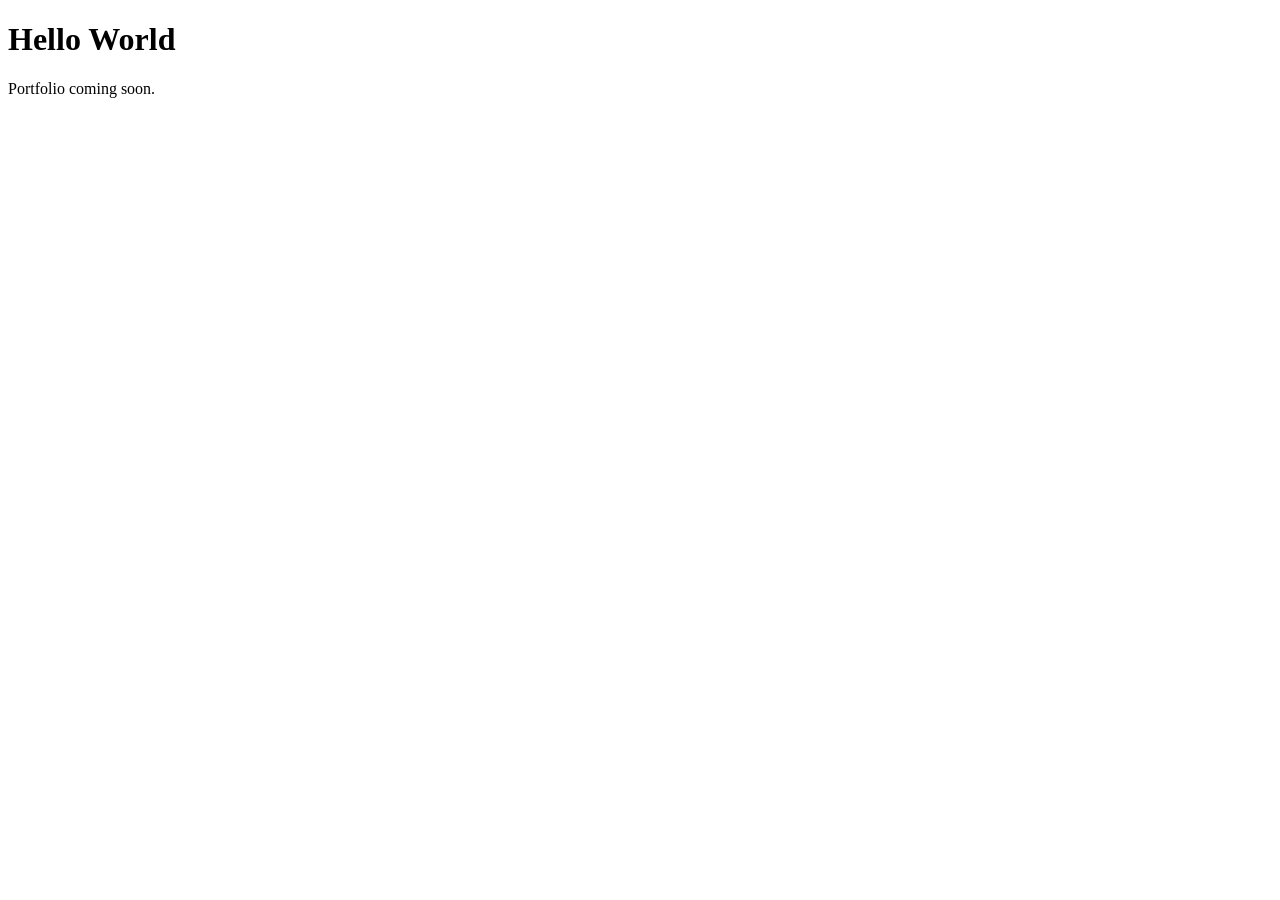
==== index.html @ b0c5ff25 "Initial portfolio page" ====
<!DOCTYPE html>
<html lang="en">
<head>
    <meta charset="UTF-8">
    <meta name="viewport" content="width=device-width, initial-scale=1.0">
    <title>System Engineering Portfolio</title>
</head>
<body>
    <h1>Hello World</h1>
    <p>Portfolio coming soon.</p>
</body>
</html>
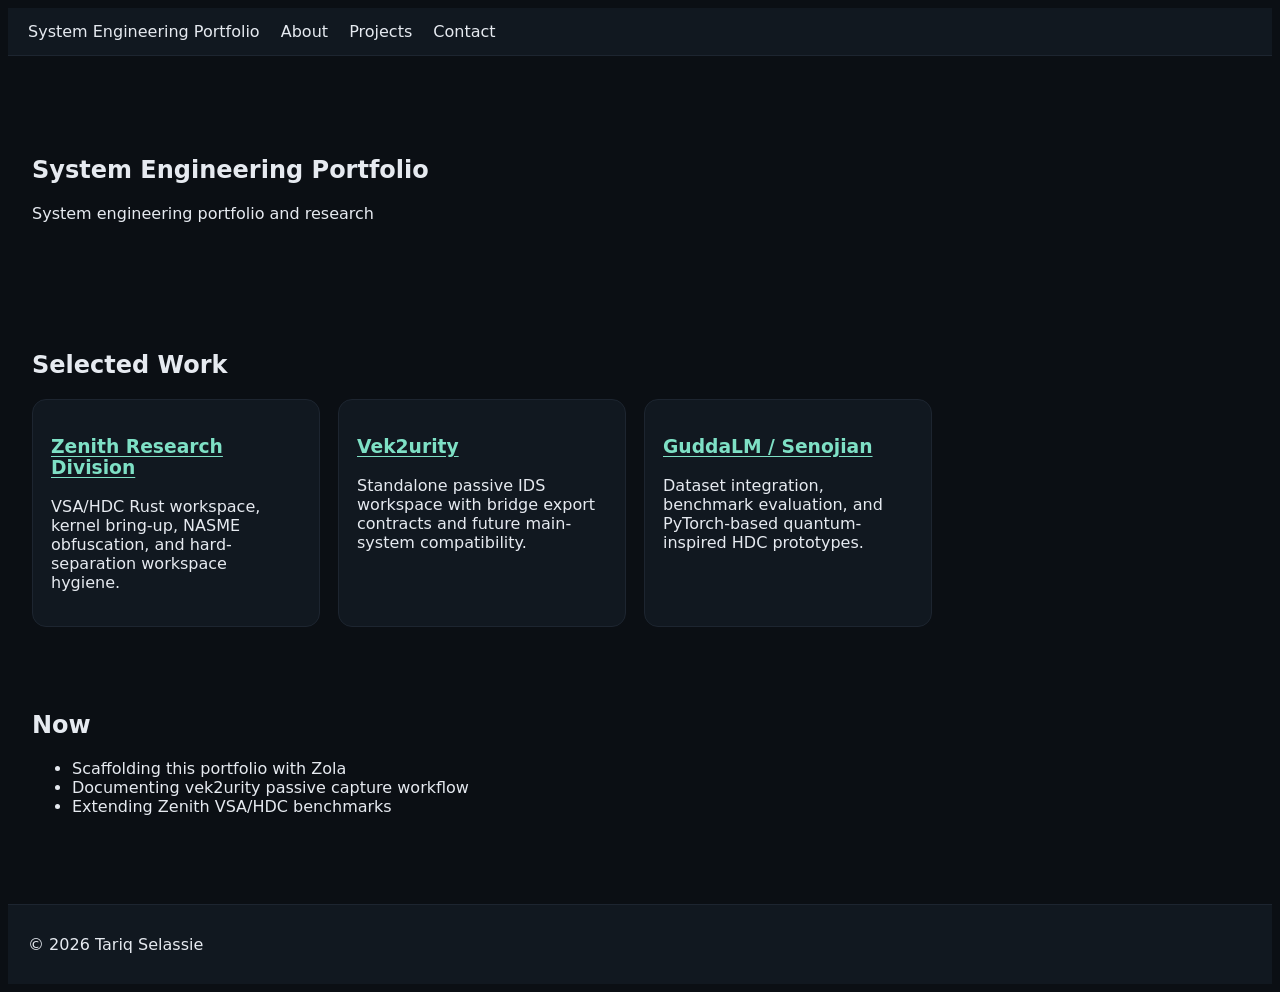
==== commit a5fa8a3f: "deploy: 99e8a5b17d0e3a758bd996b91d0dd693d3b2812f" ====
--- a/index.html
+++ b/index.html
@@ -4,9 +4,56 @@
     <meta charset="UTF-8">
     <meta name="viewport" content="width=device-width, initial-scale=1.0">
     <title>System Engineering Portfolio</title>
+    <link rel="stylesheet" href="https://tariqselassie-hub.github.io/main.css">
 </head>
 <body>
-    <h1>Hello World</h1>
-    <p>Portfolio coming soon.</p>
+    <header>
+        <nav>
+            <a href="https://tariqselassie-hub.github.io">System Engineering Portfolio</a>
+            <span>
+                <a href="https://tariqselassie-hub.github.io/about">About</a>
+                <a href="https://tariqselassie-hub.github.io/projects">Projects</a>
+                <a href="mailto:tariqselassie@gmail.com">Contact</a>
+            </span>
+        </nav>
+    </header>
+    <main>
+        
+<section class="hero">
+    <h1>System Engineering Portfolio</h1>
+    <p>System engineering portfolio and research</p>
+</section>
+
+<section class="section">
+    <h2>Selected Work</h2>
+    <div class="grid">
+        <article class="card">
+            <h3><a href="https://tariqselassie-hub.github.io/projects#zenith">Zenith Research Division</a></h3>
+            <p>VSA/HDC Rust workspace, kernel bring-up, NASME obfuscation, and hard-separation workspace hygiene.</p>
+        </article>
+        <article class="card">
+            <h3><a href="https://tariqselassie-hub.github.io/projects#vek2urity">Vek2urity</a></h3>
+            <p>Standalone passive IDS workspace with bridge export contracts and future main-system compatibility.</p>
+        </article>
+        <article class="card">
+            <h3><a href="https://tariqselassie-hub.github.io/projects#guddalm">GuddaLM / Senojian</a></h3>
+            <p>Dataset integration, benchmark evaluation, and PyTorch-based quantum-inspired HDC prototypes.</p>
+        </article>
+    </div>
+</section>
+
+<section class="section">
+    <h2>Now</h2>
+    <ul>
+        <li>Scaffolding this portfolio with Zola</li>
+        <li>Documenting vek2urity passive capture workflow</li>
+        <li>Extending Zenith VSA/HDC benchmarks</li>
+    </ul>
+</section>
+
+    </main>
+    <footer>
+        <p>&copy; 2026 Tariq Selassie</p>
+    </footer>
 </body>
 </html>
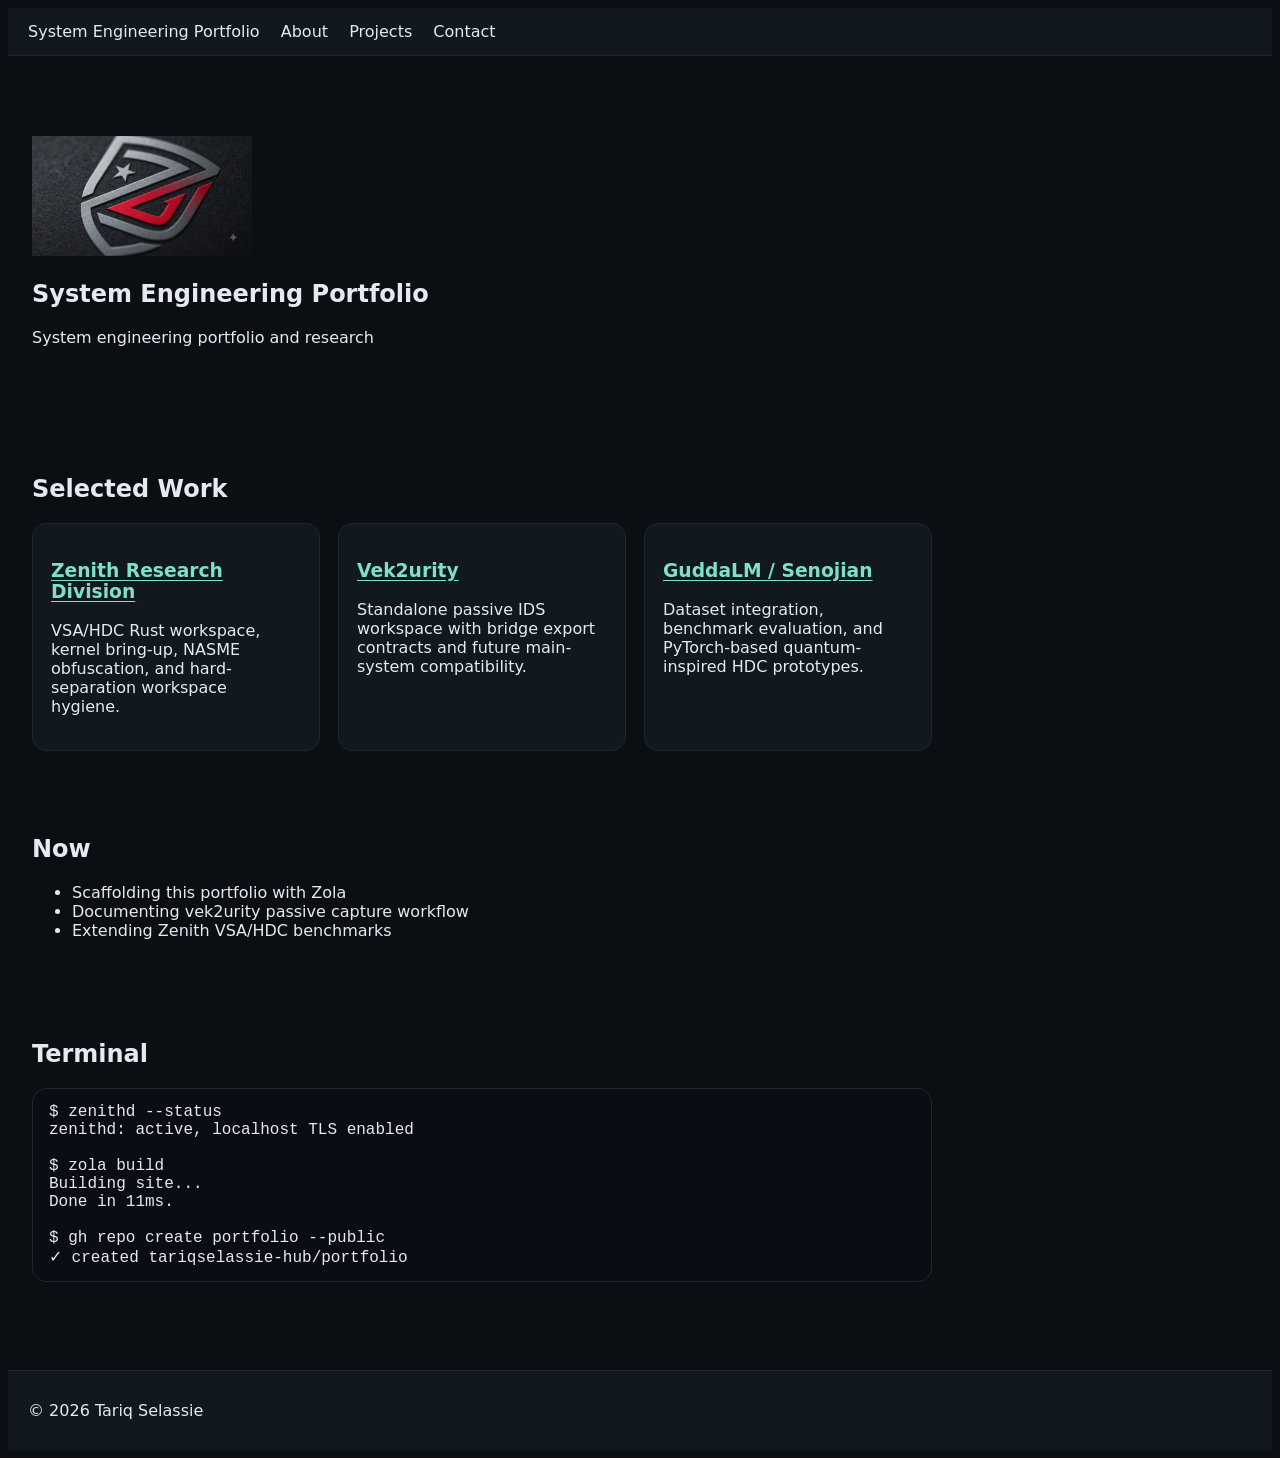
==== commit 5e81c2a2: "deploy: 48a3ae7d8a54189f67176f79e760f52a6debe66b" ====
--- a/index.html
+++ b/index.html
@@ -20,6 +20,7 @@
     <main>
         
 <section class="hero">
+    <img src="https://tariqselassie-hub.github.io/zenith_logo_3.png" alt="Zenith logo" class="logo">
     <h1>System Engineering Portfolio</h1>
     <p>System engineering portfolio and research</p>
 </section>
@@ -51,6 +52,19 @@
     </ul>
 </section>
 
+<section class="section">
+    <h2>Terminal</h2>
+    <pre class="terminal">$ zenithd --status
+zenithd: active, localhost TLS enabled
+
+$ zola build
+Building site...
+Done in 11ms.
+
+$ gh repo create portfolio --public
+✓ created tariqselassie-hub/portfolio</pre>
+</section>
+
     </main>
     <footer>
         <p>&copy; 2026 Tariq Selassie</p>
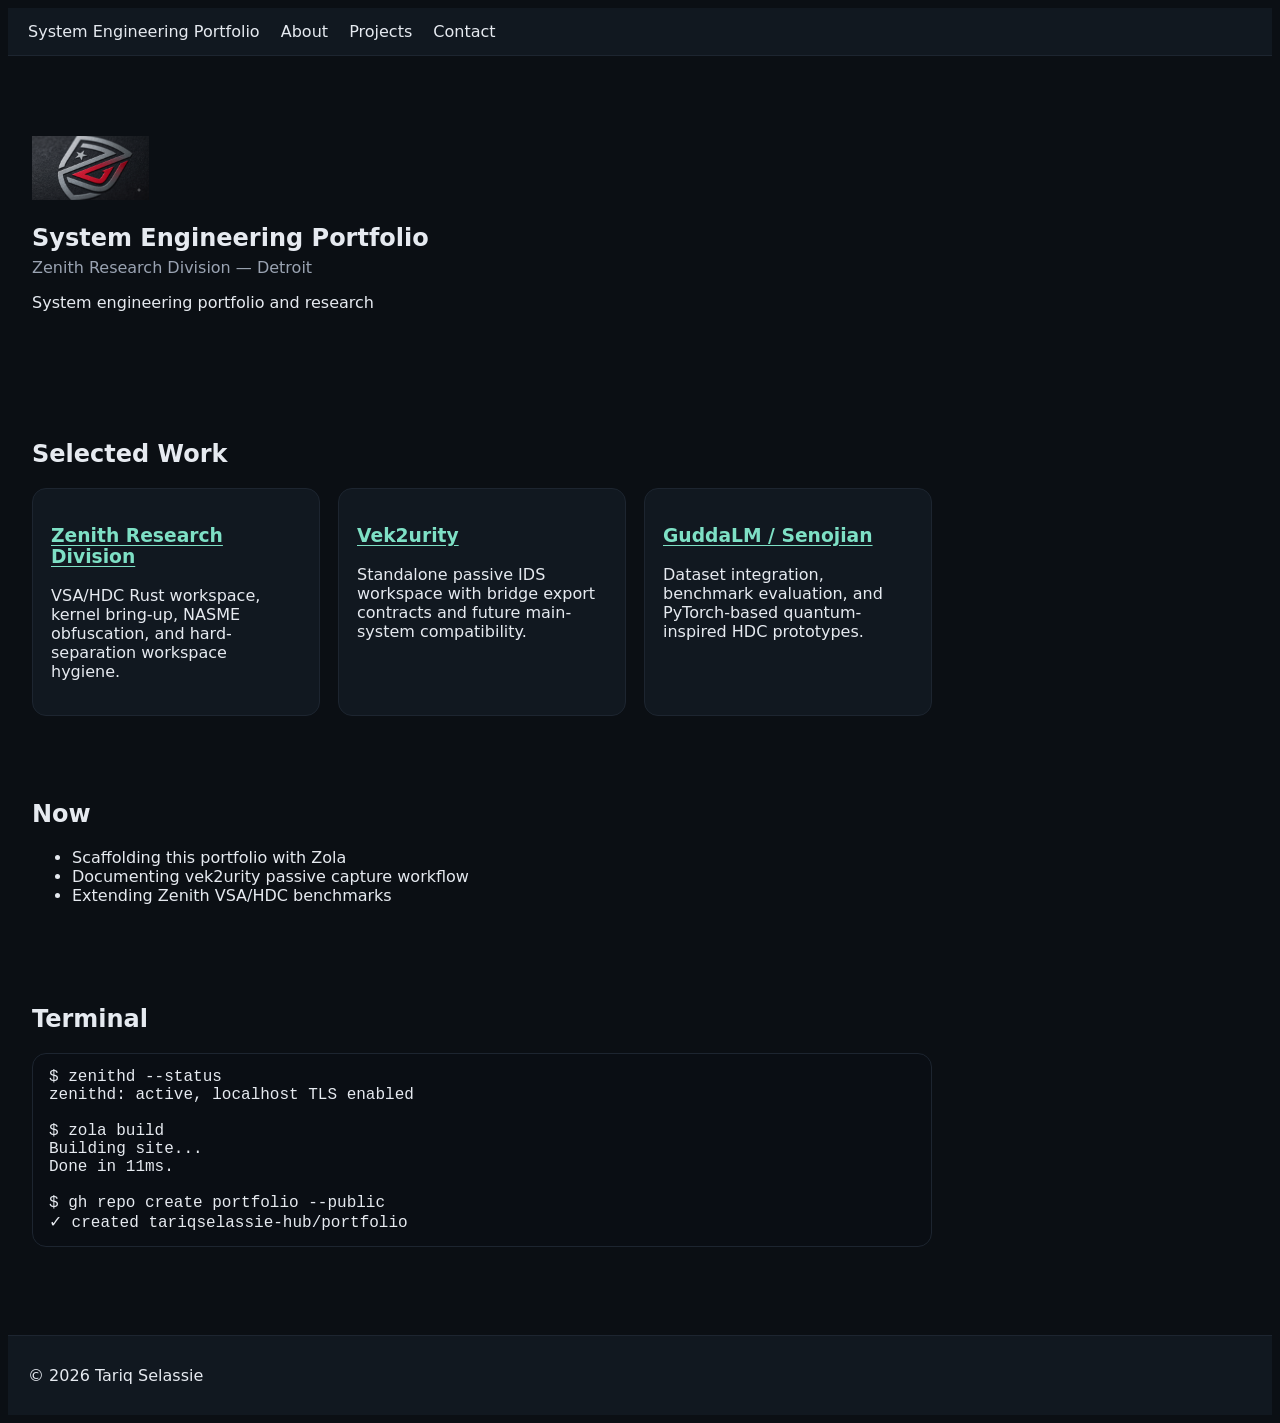
==== commit d350cdb9: "deploy: ca596002710858eb8a92f9efc65f3c3be8c23ab7" ====
--- a/index.html
+++ b/index.html
@@ -22,6 +22,7 @@
 <section class="hero">
     <img src="https://tariqselassie-hub.github.io/zenith_logo_3.png" alt="Zenith logo" class="logo">
     <h1>System Engineering Portfolio</h1>
+    <p class="subtitle">Zenith Research Division &mdash; Detroit</p>
     <p>System engineering portfolio and research</p>
 </section>
 
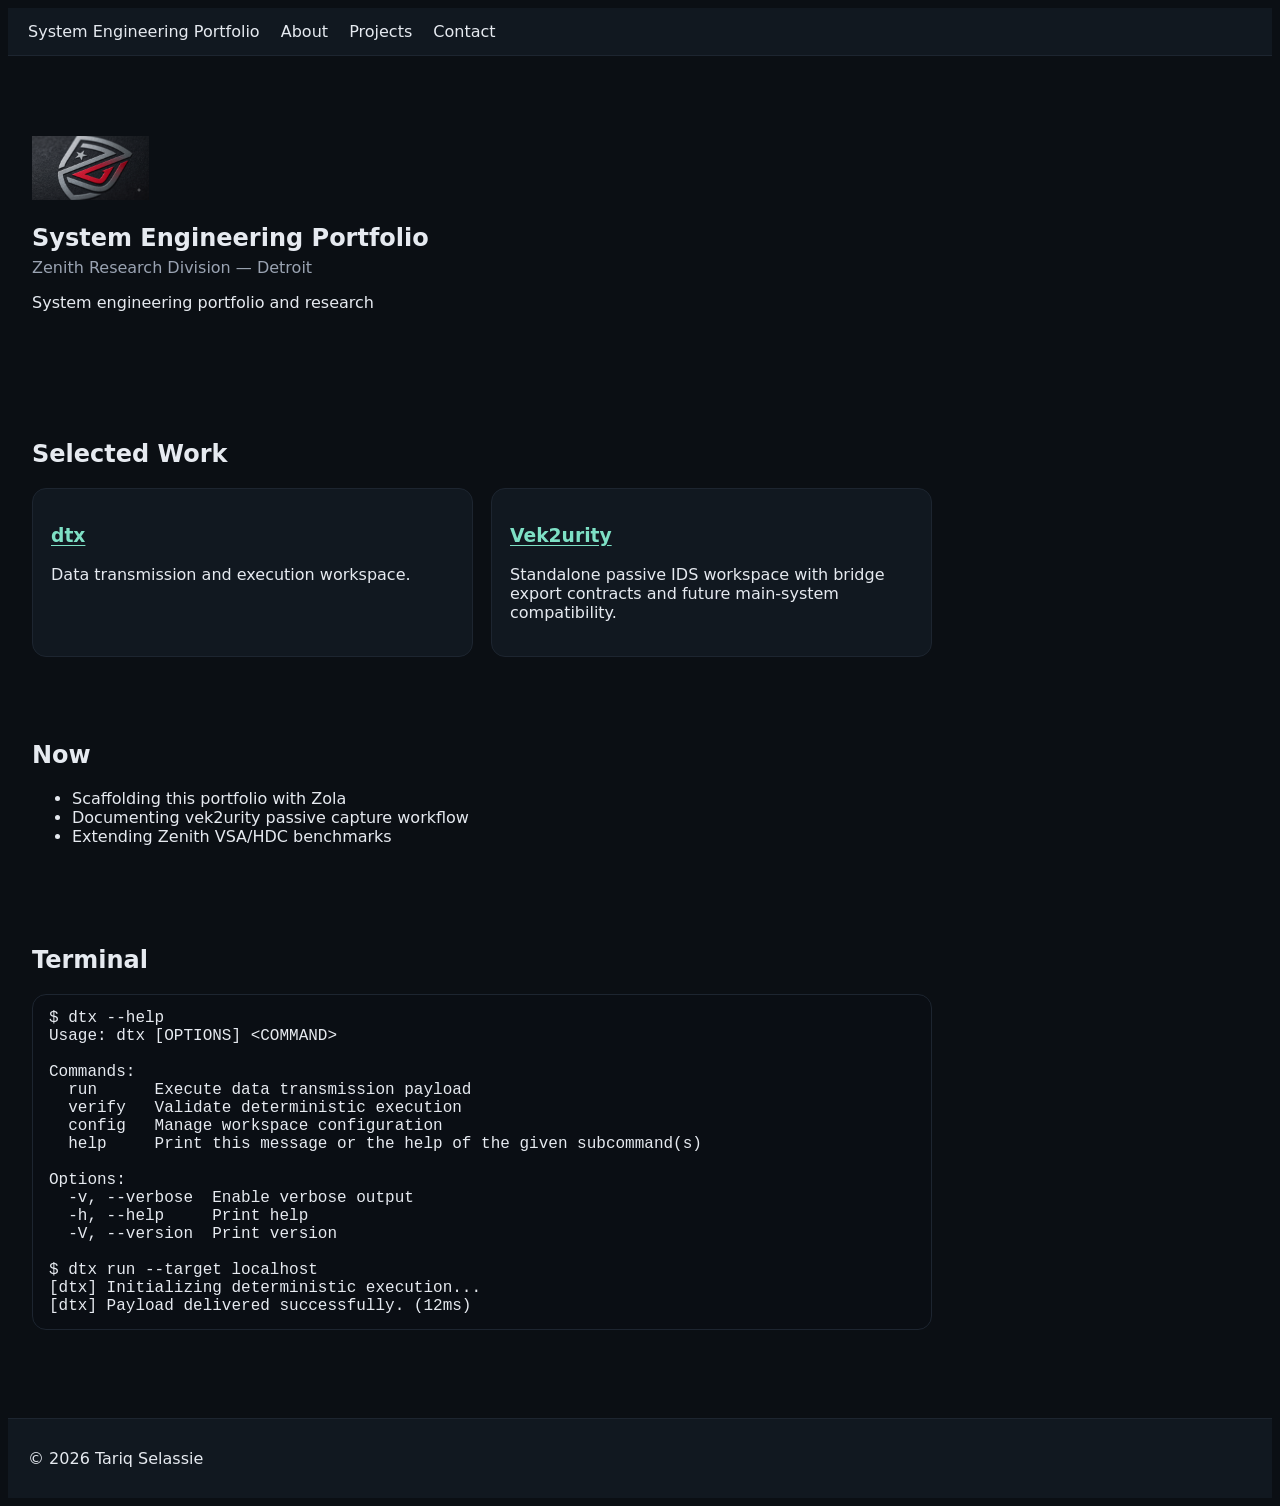
==== commit dd33b8e0: "deploy: dfef4fc264fa48f72d650cf0b5deb8aa6a623dee" ====
--- a/index.html
+++ b/index.html
@@ -13,7 +13,7 @@
             <span>
                 <a href="https://tariqselassie-hub.github.io/about">About</a>
                 <a href="https://tariqselassie-hub.github.io/projects">Projects</a>
-                <a href="mailto:tariqselassie@gmail.com">Contact</a>
+                <a href="mailto:tariqselassie-hub@users.noreply.github.com">Contact</a>
             </span>
         </nav>
     </header>
@@ -30,16 +30,12 @@
     <h2>Selected Work</h2>
     <div class="grid">
         <article class="card">
-            <h3><a href="https://tariqselassie-hub.github.io/projects#zenith">Zenith Research Division</a></h3>
-            <p>VSA/HDC Rust workspace, kernel bring-up, NASME obfuscation, and hard-separation workspace hygiene.</p>
+            <h3><a href="https://tariqselassie-hub.github.io/projects#dtx">dtx</a></h3>
+            <p>Data transmission and execution workspace.</p>
         </article>
         <article class="card">
             <h3><a href="https://tariqselassie-hub.github.io/projects#vek2urity">Vek2urity</a></h3>
             <p>Standalone passive IDS workspace with bridge export contracts and future main-system compatibility.</p>
-        </article>
-        <article class="card">
-            <h3><a href="https://tariqselassie-hub.github.io/projects#guddalm">GuddaLM / Senojian</a></h3>
-            <p>Dataset integration, benchmark evaluation, and PyTorch-based quantum-inspired HDC prototypes.</p>
         </article>
     </div>
 </section>
@@ -55,15 +51,23 @@
 
 <section class="section">
     <h2>Terminal</h2>
-    <pre class="terminal">$ zenithd --status
-zenithd: active, localhost TLS enabled
+    <pre class="terminal">$ dtx --help
+Usage: dtx [OPTIONS] &lt;COMMAND&gt;
 
-$ zola build
-Building site...
-Done in 11ms.
+Commands:
+  run      Execute data transmission payload
+  verify   Validate deterministic execution
+  config   Manage workspace configuration
+  help     Print this message or the help of the given subcommand(s)
 
-$ gh repo create portfolio --public
-✓ created tariqselassie-hub/portfolio</pre>
+Options:
+  -v, --verbose  Enable verbose output
+  -h, --help     Print help
+  -V, --version  Print version
+
+$ dtx run --target localhost
+[dtx] Initializing deterministic execution...
+[dtx] Payload delivered successfully. (12ms)</pre>
 </section>
 
     </main>
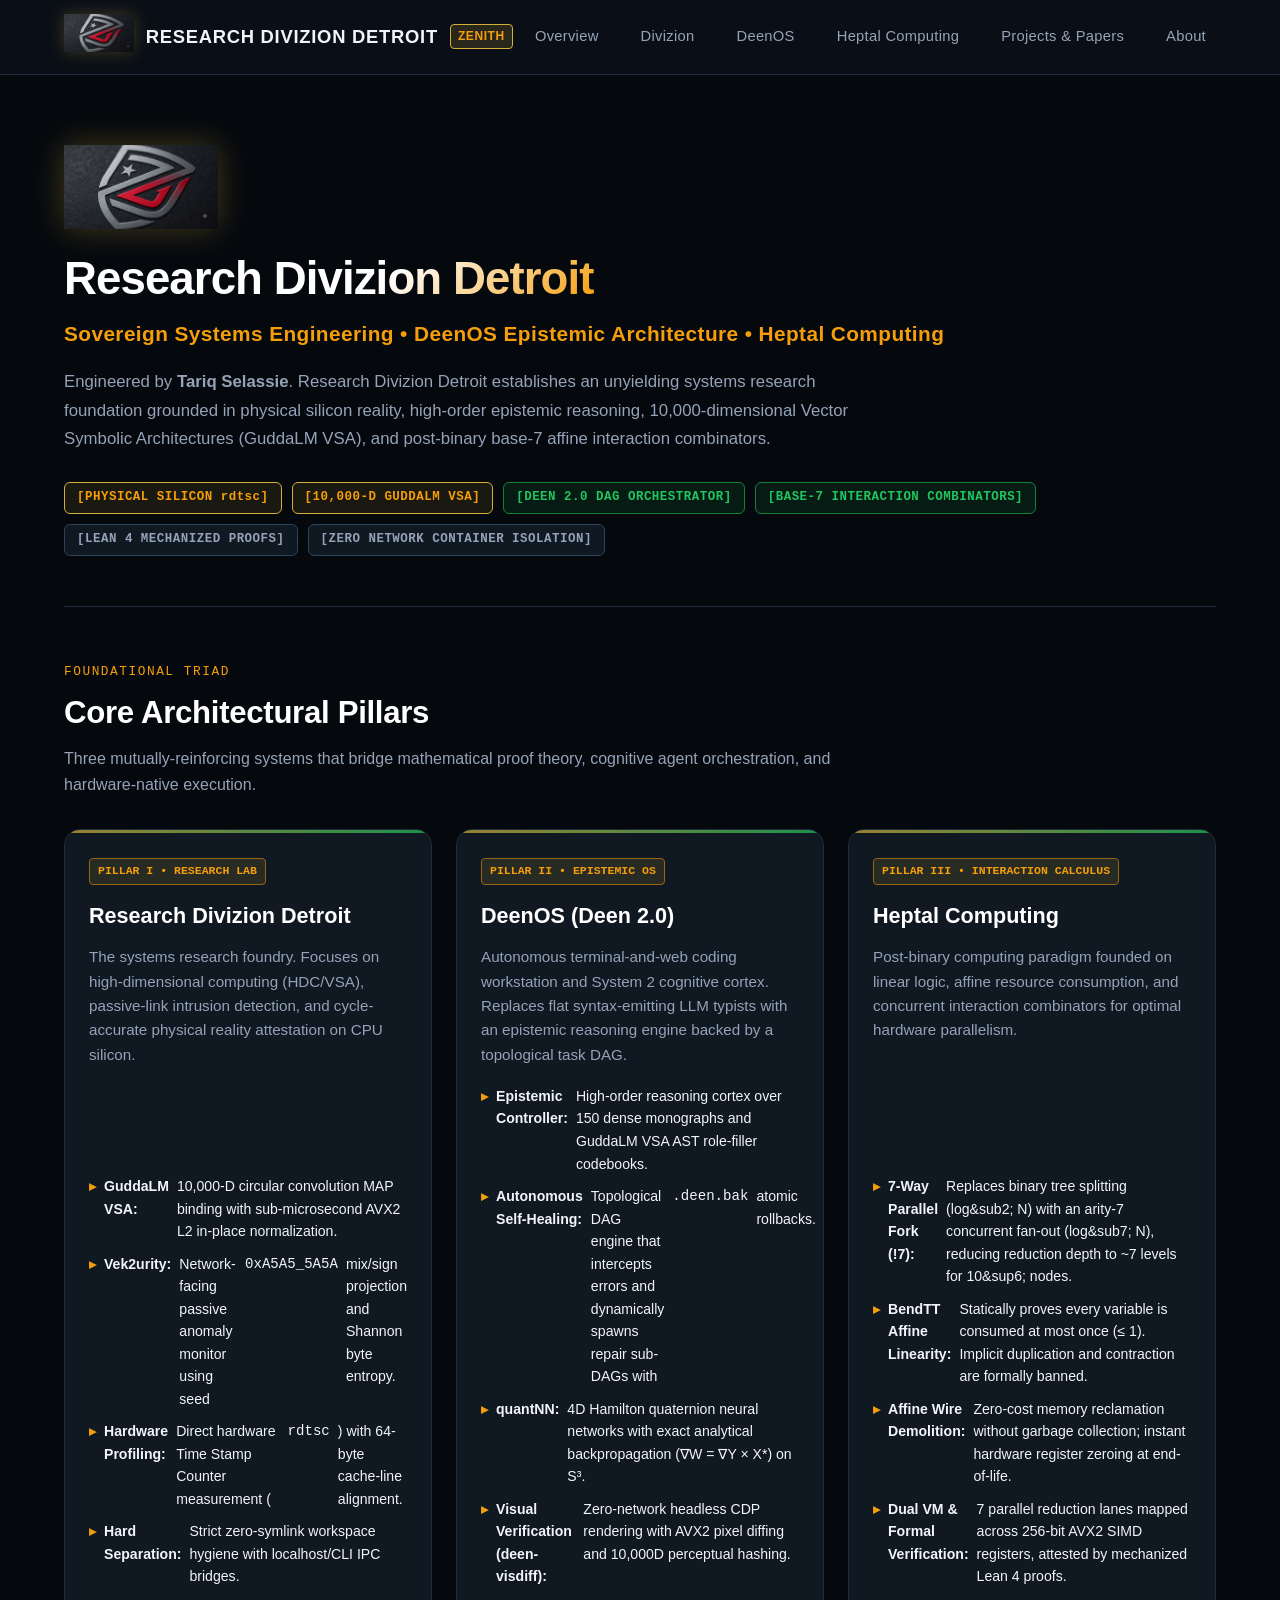
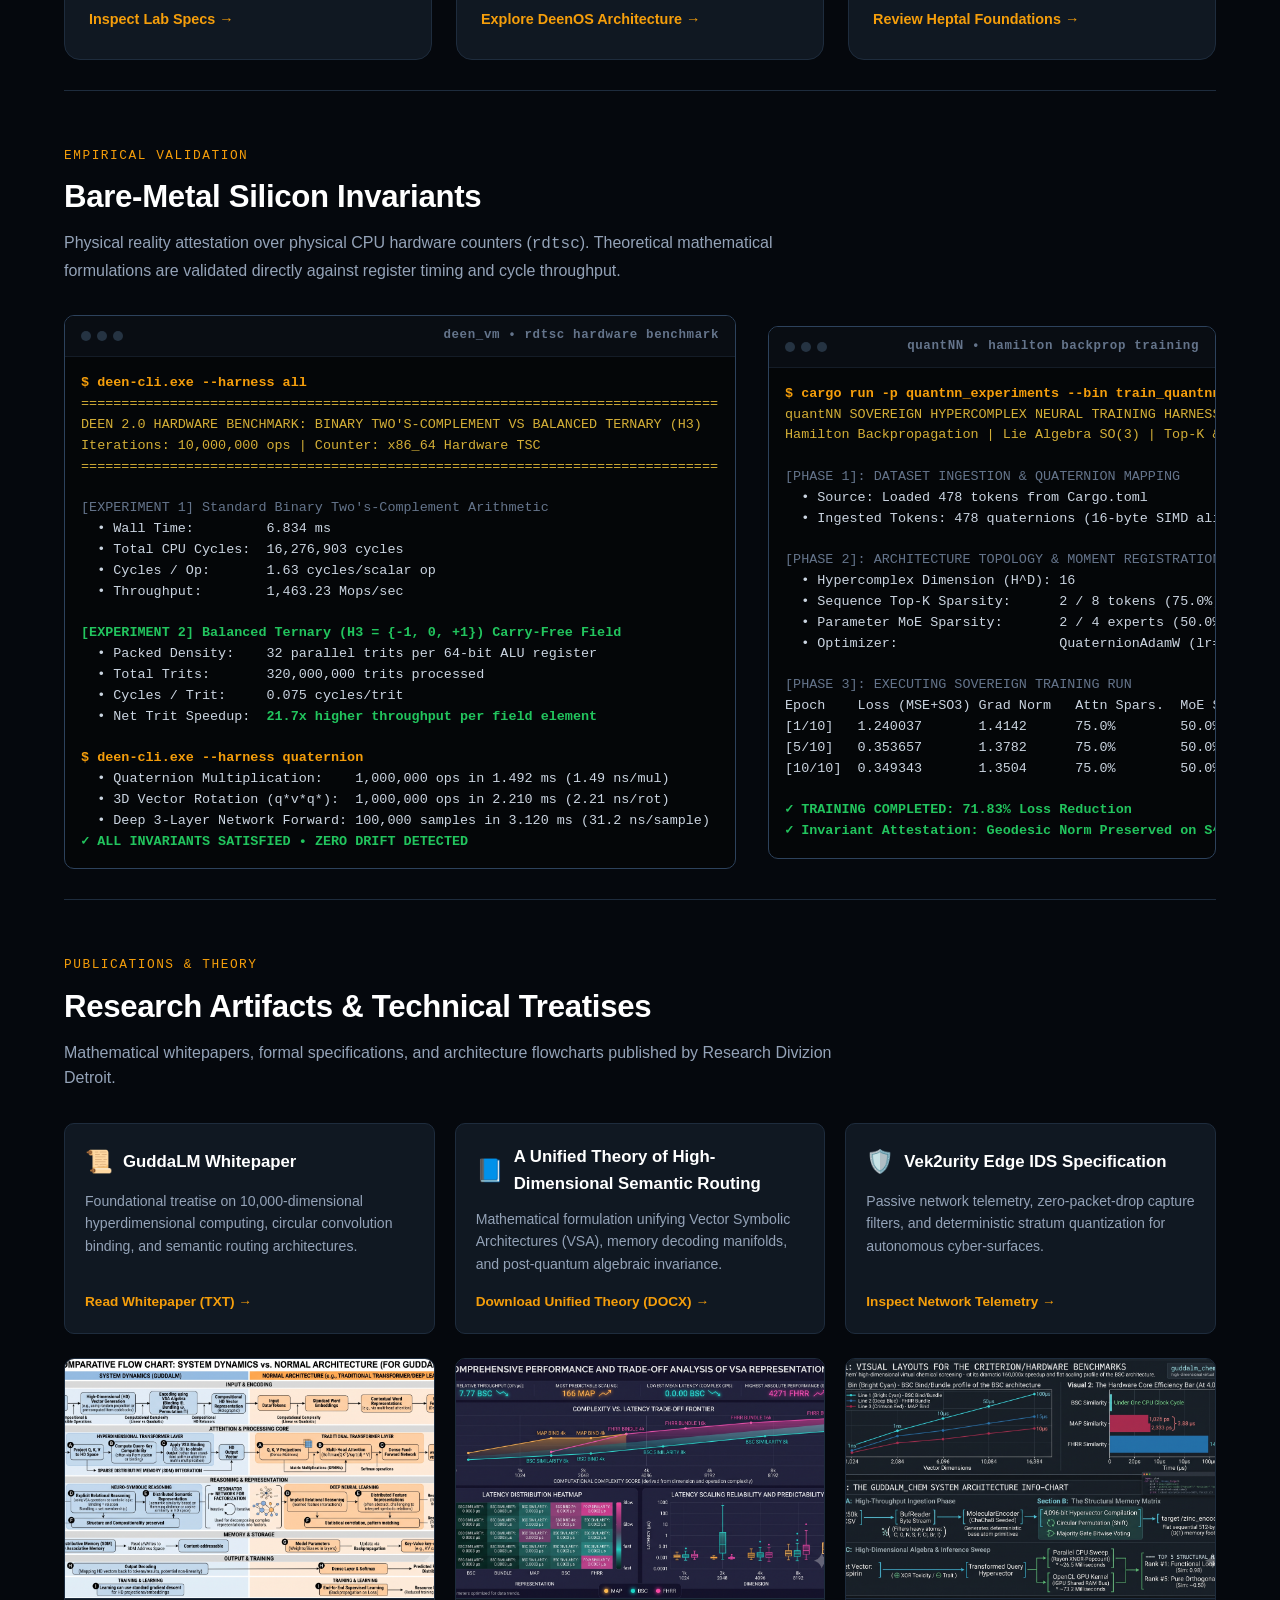
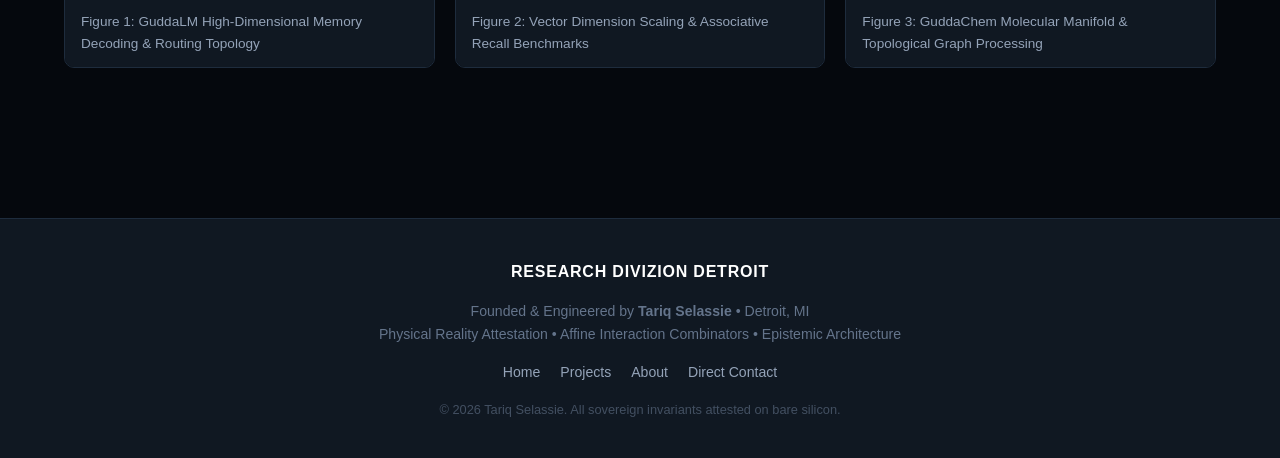
==== commit 316f1bbe: "deploy: 590420ff61345a2c4b4c2d7b92c7a8275140aae0" ====
--- a/index.html
+++ b/index.html
@@ -3,76 +3,287 @@
 <head>
     <meta charset="UTF-8">
     <meta name="viewport" content="width=device-width, initial-scale=1.0">
-    <title>System Engineering Portfolio</title>
+    <meta name="description" content="Sovereign Systems Engineering, DeenOS Epistemic Architecture, GuddaLM VSA, and Heptal Affine Computing.">
+    <title>Research Divizion Detroit</title>
     <link rel="stylesheet" href="https://tariqselassie-hub.github.io/main.css">
+    <link rel="icon" type="image/png" href="https://tariqselassie-hub.github.io/zenith_logo_3.png">
 </head>
 <body>
-    <header>
-        <nav>
-            <a href="https://tariqselassie-hub.github.io">System Engineering Portfolio</a>
-            <span>
+    <header class="site-header">
+        <div class="nav-container">
+            <div class="brand-group">
+                <a href="https://tariqselassie-hub.github.io">
+                    <img src="https://tariqselassie-hub.github.io/zenith_logo_3.png" alt="Zenith Detroit Logo">
+                </a>
+                <a href="https://tariqselassie-hub.github.io" class="brand-title">Research Divizion Detroit</a>
+                <span class="brand-tag">Zenith</span>
+            </div>
+            <nav class="main-nav">
+                <a href="https://tariqselassie-hub.github.io">Overview</a>
+                <a href="https://tariqselassie-hub.github.io#zenith">Divizion</a>
+                <a href="https://tariqselassie-hub.github.io#deenos">DeenOS</a>
+                <a href="https://tariqselassie-hub.github.io#heptal">Heptal Computing</a>
+                <a href="https://tariqselassie-hub.github.io/projects">Projects &amp; Papers</a>
                 <a href="https://tariqselassie-hub.github.io/about">About</a>
+            </nav>
+        </div>
+    </header>
+
+    <main class="main-content">
+        
+<!-- ========================================================================
+     HERO: RESEARCH DIVIZION DETROIT
+     ======================================================================== -->
+<section class="hero-banner">
+    <img src="https://tariqselassie-hub.github.io/zenith_logo_3.png" alt="Zenith Detroit Crest" class="hero-crest">
+    <h1 class="hero-title">Research Divizion Detroit</h1>
+    <p class="hero-subtitle">Sovereign Systems Engineering &bull; DeenOS Epistemic Architecture &bull; Heptal Computing</p>
+    <p class="hero-thesis">
+        Engineered by <strong>Tariq Selassie</strong>. Research Divizion Detroit establishes an unyielding systems research foundation 
+        grounded in physical silicon reality, high-order epistemic reasoning, 10,000-dimensional Vector Symbolic Architectures (GuddaLM VSA), 
+        and post-binary base-7 affine interaction combinators.
+    </p>
+    <div class="hero-badges">
+        <span class="badge badge-gold">[PHYSICAL SILICON rdtsc]</span>
+        <span class="badge badge-gold">[10,000-D GUDDALM VSA]</span>
+        <span class="badge badge-emerald">[DEEN 2.0 DAG ORCHESTRATOR]</span>
+        <span class="badge badge-emerald">[BASE-7 INTERACTION COMBINATORS]</span>
+        <span class="badge">[LEAN 4 MECHANIZED PROOFS]</span>
+        <span class="badge">[ZERO NETWORK CONTAINER ISOLATION]</span>
+    </div>
+</section>
+
+<!-- ========================================================================
+     THE THREE PILLARS OF SOVEREIGN COMPUTING
+     ======================================================================== -->
+<section class="content-section" id="pillars">
+    <div class="section-header">
+        <span class="section-label">Foundational Triad</span>
+        <h2 class="section-heading">Core Architectural Pillars</h2>
+        <p class="section-description">
+            Three mutually-reinforcing systems that bridge mathematical proof theory, cognitive agent orchestration, and hardware-native execution.
+        </p>
+    </div>
+
+    <div class="pillars-grid">
+        <!-- Pillar I: Research Divizion Detroit -->
+        <article class="pillar-card" id="zenith">
+            <span class="pillar-badge">Pillar I &bull; Research Lab</span>
+            <h3 class="pillar-title">Research Divizion Detroit</h3>
+            <p class="pillar-summary">
+                The systems research foundry. Focuses on high-dimensional computing (HDC/VSA), passive-link intrusion detection, 
+                and cycle-accurate physical reality attestation on CPU silicon.
+            </p>
+            <ul class="pillar-specs">
+                <li><strong>GuddaLM VSA:</strong> 10,000-D circular convolution MAP binding with sub-microsecond AVX2 L2 in-place normalization.</li>
+                <li><strong>Vek2urity:</strong> Network-facing passive anomaly monitor using seed <code>0xA5A5_5A5A</code> mix/sign projection and Shannon byte entropy.</li>
+                <li><strong>Hardware Profiling:</strong> Direct hardware Time Stamp Counter measurement (<code>rdtsc</code>) with 64-byte cache-line alignment.</li>
+                <li><strong>Hard Separation:</strong> Strict zero-symlink workspace hygiene with localhost/CLI IPC bridges.</li>
+            </ul>
+            <a href="https://tariqselassie-hub.github.io/projects#zenith" class="pillar-action">Inspect Lab Specs &rarr;</a>
+        </article>
+
+        <!-- Pillar II: DeenOS -->
+        <article class="pillar-card" id="deenos">
+            <span class="pillar-badge">Pillar II &bull; Epistemic OS</span>
+            <h3 class="pillar-title">DeenOS (Deen 2.0)</h3>
+            <p class="pillar-summary">
+                Autonomous terminal-and-web coding workstation and System 2 cognitive cortex. Replaces flat syntax-emitting LLM typists 
+                with an epistemic reasoning engine backed by a topological task DAG.
+            </p>
+            <ul class="pillar-specs">
+                <li><strong>Epistemic Controller:</strong> High-order reasoning cortex over 150 dense monographs and GuddaLM VSA AST role-filler codebooks.</li>
+                <li><strong>Autonomous Self-Healing:</strong> Topological DAG engine that intercepts errors and dynamically spawns repair sub-DAGs with <code>.deen.bak</code> atomic rollbacks.</li>
+                <li><strong>quantNN:</strong> 4D Hamilton quaternion neural networks with exact analytical backpropagation (&nabla;W = &nabla;Y &times; X*) on S&sup3;.</li>
+                <li><strong>Visual Verification (deen-visdiff):</strong> Zero-network headless CDP rendering with AVX2 pixel diffing and 10,000D perceptual hashing.</li>
+            </ul>
+            <a href="https://tariqselassie-hub.github.io/projects#deenos" class="pillar-action">Explore DeenOS Architecture &rarr;</a>
+        </article>
+
+        <!-- Pillar III: Heptal Computing -->
+        <article class="pillar-card" id="heptal">
+            <span class="pillar-badge">Pillar III &bull; Interaction Calculus</span>
+            <h3 class="pillar-title">Heptal Computing</h3>
+            <p class="pillar-summary">
+                Post-binary computing paradigm founded on linear logic, affine resource consumption, and concurrent interaction combinators 
+                for optimal hardware parallelism.
+            </p>
+            <ul class="pillar-specs">
+                <li><strong>7-Way Parallel Fork (!7):</strong> Replaces binary tree splitting (log&sub2; N) with an arity-7 concurrent fan-out (log&sub7; N), reducing reduction depth to ~7 levels for 10&sup6; nodes.</li>
+                <li><strong>BendTT Affine Linearity:</strong> Statically proves every variable is consumed at most once (&le; 1). Implicit duplication and contraction are formally banned.</li>
+                <li><strong>Affine Wire Demolition:</strong> Zero-cost memory reclamation without garbage collection; instant hardware register zeroing at end-of-life.</li>
+                <li><strong>Dual VM &amp; Formal Verification:</strong> 7 parallel reduction lanes mapped across 256-bit AVX2 SIMD registers, attested by mechanized Lean 4 proofs.</li>
+            </ul>
+            <a href="https://tariqselassie-hub.github.io/projects#heptal" class="pillar-action">Review Heptal Foundations &rarr;</a>
+        </article>
+    </div>
+</section>
+
+<!-- ========================================================================
+     HARDWARE TELEMETRY & TERMINAL BENCHMARKS
+     ======================================================================== -->
+<section class="content-section" id="telemetry">
+    <div class="section-header">
+        <span class="section-label">Empirical Validation</span>
+        <h2 class="section-heading">Bare-Metal Silicon Invariants</h2>
+        <p class="section-description">
+            Physical reality attestation over physical CPU hardware counters (<code>rdtsc</code>). Theoretical mathematical formulations 
+            are validated directly against register timing and cycle throughput.
+        </p>
+    </div>
+
+    <div class="deep-dive-grid">
+        <div class="terminal-block">
+            <div class="terminal-header">
+                <div class="terminal-dots">
+                    <span class="dot"></span>
+                    <span class="dot"></span>
+                    <span class="dot"></span>
+                </div>
+                <div class="terminal-title">deen_vm &bull; rdtsc hardware benchmark</div>
+            </div>
+            <pre class="terminal-body"><span class="terminal-prompt">$ deen-cli.exe --harness all</span>
+<span class="terminal-gold">===============================================================================
+DEEN 2.0 HARDWARE BENCHMARK: BINARY TWO'S-COMPLEMENT VS BALANCED TERNARY (H3)
+Iterations: 10,000,000 ops | Counter: x86_64 Hardware TSC
+===============================================================================</span>
+
+<span class="terminal-dim">[EXPERIMENT 1] Standard Binary Two's-Complement Arithmetic</span>
+  &bull; Wall Time:         6.834 ms
+  &bull; Total CPU Cycles:  16,276,903 cycles
+  &bull; Cycles / Op:       1.63 cycles/scalar op
+  &bull; Throughput:        1,463.23 Mops/sec
+
+<span class="terminal-green">[EXPERIMENT 2] Balanced Ternary (H3 = {-1, 0, +1}) Carry-Free Field</span>
+  &bull; Packed Density:    32 parallel trits per 64-bit ALU register
+  &bull; Total Trits:       320,000,000 trits processed
+  &bull; Cycles / Trit:     0.075 cycles/trit
+  &bull; Net Trit Speedup:  <span class="terminal-green">21.7x higher throughput per field element</span>
+
+<span class="terminal-prompt">$ deen-cli.exe --harness quaternion</span>
+  &bull; Quaternion Multiplication:    1,000,000 ops in 1.492 ms (1.49 ns/mul)
+  &bull; 3D Vector Rotation (q*v*q*):  1,000,000 ops in 2.210 ms (2.21 ns/rot)
+  &bull; Deep 3-Layer Network Forward: 100,000 samples in 3.120 ms (31.2 ns/sample)
+<span class="terminal-green">&check; ALL INVARIANTS SATISFIED &bull; ZERO DRIFT DETECTED</span></pre>
+        </div>
+
+        <div class="terminal-block">
+            <div class="terminal-header">
+                <div class="terminal-dots">
+                    <span class="dot"></span>
+                    <span class="dot"></span>
+                    <span class="dot"></span>
+                </div>
+                <div class="terminal-title">quantNN &bull; hamilton backprop training</div>
+            </div>
+            <pre class="terminal-body"><span class="terminal-prompt">$ cargo run -p quantnn_experiments --bin train_quantnn</span>
+<span class="terminal-gold">quantNN SOVEREIGN HYPERCOMPLEX NEURAL TRAINING HARNESS
+Hamilton Backpropagation | Lie Algebra SO(3) | Top-K &amp; MoE Sparsity</span>
+
+<span class="terminal-dim">[PHASE 1]: DATASET INGESTION &amp; QUATERNION MAPPING</span>
+  &bull; Source: Loaded 478 tokens from Cargo.toml
+  &bull; Ingested Tokens: 478 quaternions (16-byte SIMD aligned)
+
+<span class="terminal-dim">[PHASE 2]: ARCHITECTURE TOPOLOGY &amp; MOMENT REGISTRATION</span>
+  &bull; Hypercomplex Dimension (H^D): 16
+  &bull; Sequence Top-K Sparsity:      2 / 8 tokens (75.0%)
+  &bull; Parameter MoE Sparsity:       2 / 4 experts (50.0%)
+  &bull; Optimizer:                    QuaternionAdamW (lr=0.005)
+
+<span class="terminal-dim">[PHASE 3]: EXECUTING SOVEREIGN TRAINING RUN</span>
+Epoch    Loss (MSE+SO3) Grad Norm   Attn Spars.  MoE Spars.
+[1/10]   1.240037       1.4142      75.0%        50.0%
+[5/10]   0.353657       1.3782      75.0%        50.0%
+[10/10]  0.349343       1.3504      75.0%        50.0%
+
+<span class="terminal-green">&check; TRAINING COMPLETED: 71.83% Loss Reduction</span>
+<span class="terminal-green">&check; Invariant Attestation: Geodesic Norm Preserved on S^3</span></pre>
+        </div>
+    </div>
+</section>
+
+<!-- ========================================================================
+     RESEARCH ARTIFACTS & WHITEPAPERS
+     ======================================================================== -->
+<section class="content-section" id="artifacts">
+    <div class="section-header">
+        <span class="section-label">Publications &amp; Theory</span>
+        <h2 class="section-heading">Research Artifacts &amp; Technical Treatises</h2>
+        <p class="section-description">
+            Mathematical whitepapers, formal specifications, and architecture flowcharts published by Research Divizion Detroit.
+        </p>
+    </div>
+
+    <div class="artifacts-grid">
+        <div class="artifact-card">
+            <div class="artifact-header">
+                <span class="artifact-icon">📜</span>
+                <h3 class="artifact-title">GuddaLM Whitepaper</h3>
+            </div>
+            <p class="artifact-desc">
+                Foundational treatise on 10,000-dimensional hyperdimensional computing, circular convolution binding, and semantic routing architectures.
+            </p>
+            <a href="https://tariqselassie-hub.github.io/GuddaLM_Whitepaper.txt" class="artifact-link">Read Whitepaper (TXT) &rarr;</a>
+        </div>
+
+        <div class="artifact-card">
+            <div class="artifact-header">
+                <span class="artifact-icon">📘</span>
+                <h3 class="artifact-title">A Unified Theory of High-Dimensional Semantic Routing</h3>
+            </div>
+            <p class="artifact-desc">
+                Mathematical formulation unifying Vector Symbolic Architectures (VSA), memory decoding manifolds, and post-quantum algebraic invariance.
+            </p>
+            <a href="https://tariqselassie-hub.github.io/A Unified Theory of High-Dimensional Semantic Routing and Memory Decoding.docx" class="artifact-link">Download Unified Theory (DOCX) &rarr;</a>
+        </div>
+
+        <div class="artifact-card">
+            <div class="artifact-header">
+                <span class="artifact-icon">🛡️</span>
+                <h3 class="artifact-title">Vek2urity Edge IDS Specification</h3>
+            </div>
+            <p class="artifact-desc">
+                Passive network telemetry, zero-packet-drop capture filters, and deterministic stratum quantization for autonomous cyber-surfaces.
+            </p>
+            <a href="https://tariqselassie-hub.github.io/Edge_IDS.png" class="artifact-link">Inspect Network Telemetry &rarr;</a>
+        </div>
+    </div>
+
+    <div class="media-gallery">
+        <div class="media-card">
+            <img src="https://tariqselassie-hub.github.io/GuddaLMFlowChart.png" alt="GuddaLM Architecture Flowchart">
+            <div class="media-caption">Figure 1: GuddaLM High-Dimensional Memory Decoding &amp; Routing Topology</div>
+        </div>
+        <div class="media-card">
+            <img src="https://tariqselassie-hub.github.io/Advanced_Charts_GuddaLM2.png" alt="GuddaLM Advanced Benchmarks">
+            <div class="media-caption">Figure 2: Vector Dimension Scaling &amp; Associative Recall Benchmarks</div>
+        </div>
+        <div class="media-card">
+            <img src="https://tariqselassie-hub.github.io/GuddaChemFlowChart.png" alt="GuddaChem Molecular Flowchart">
+            <div class="media-caption">Figure 3: GuddaChem Molecular Manifold &amp; Topological Graph Processing</div>
+        </div>
+    </div>
+</section>
+
+    </main>
+
+    <footer class="site-footer">
+        <div class="footer-container">
+            <div class="footer-brand">Research Divizion Detroit</div>
+            <p class="footer-details">
+                Founded &amp; Engineered by <strong>Tariq Selassie</strong> &bull; Detroit, MI<br>
+                Physical Reality Attestation &bull; Affine Interaction Combinators &bull; Epistemic Architecture
+            </p>
+            <div class="footer-nav">
+                <a href="https://tariqselassie-hub.github.io">Home</a>
                 <a href="https://tariqselassie-hub.github.io/projects">Projects</a>
-                <a href="mailto:tariqselassie-hub@users.noreply.github.com">Contact</a>
-            </span>
-        </nav>
-    </header>
-    <main>
-        
-<section class="hero">
-    <img src="https://tariqselassie-hub.github.io/zenith_logo_3.png" alt="Zenith logo" class="logo">
-    <h1>System Engineering Portfolio</h1>
-    <p class="subtitle">Zenith Research Division &mdash; Detroit</p>
-    <p>System engineering portfolio and research</p>
-</section>
-
-<section class="section">
-    <h2>Selected Work</h2>
-    <div class="grid">
-        <article class="card">
-            <h3><a href="https://tariqselassie-hub.github.io/projects#dtx">dtx</a></h3>
-            <p>Data transmission and execution workspace.</p>
-        </article>
-        <article class="card">
-            <h3><a href="https://tariqselassie-hub.github.io/projects#vek2urity">Vek2urity</a></h3>
-            <p>Standalone passive IDS workspace with bridge export contracts and future main-system compatibility.</p>
-        </article>
-    </div>
-</section>
-
-<section class="section">
-    <h2>Now</h2>
-    <ul>
-        <li>Scaffolding this portfolio with Zola</li>
-        <li>Documenting vek2urity passive capture workflow</li>
-        <li>Extending Zenith VSA/HDC benchmarks</li>
-    </ul>
-</section>
-
-<section class="section">
-    <h2>Terminal</h2>
-    <pre class="terminal">$ dtx --help
-Usage: dtx [OPTIONS] &lt;COMMAND&gt;
-
-Commands:
-  run      Execute data transmission payload
-  verify   Validate deterministic execution
-  config   Manage workspace configuration
-  help     Print this message or the help of the given subcommand(s)
-
-Options:
-  -v, --verbose  Enable verbose output
-  -h, --help     Print help
-  -V, --version  Print version
-
-$ dtx run --target localhost
-[dtx] Initializing deterministic execution...
-[dtx] Payload delivered successfully. (12ms)</pre>
-</section>
-
-    </main>
-    <footer>
-        <p>&copy; 2026 Tariq Selassie</p>
+                <a href="https://tariqselassie-hub.github.io/about">About</a>
+                <a href="mailto:tariqselassie-hub@users.noreply.github.com">Direct Contact</a>
+            </div>
+            <p class="footer-details" style="font-size: 0.8rem; opacity: 0.6;">
+                &copy; 2026 Tariq Selassie. All sovereign invariants attested on bare silicon.
+            </p>
+        </div>
     </footer>
 </body>
 </html>
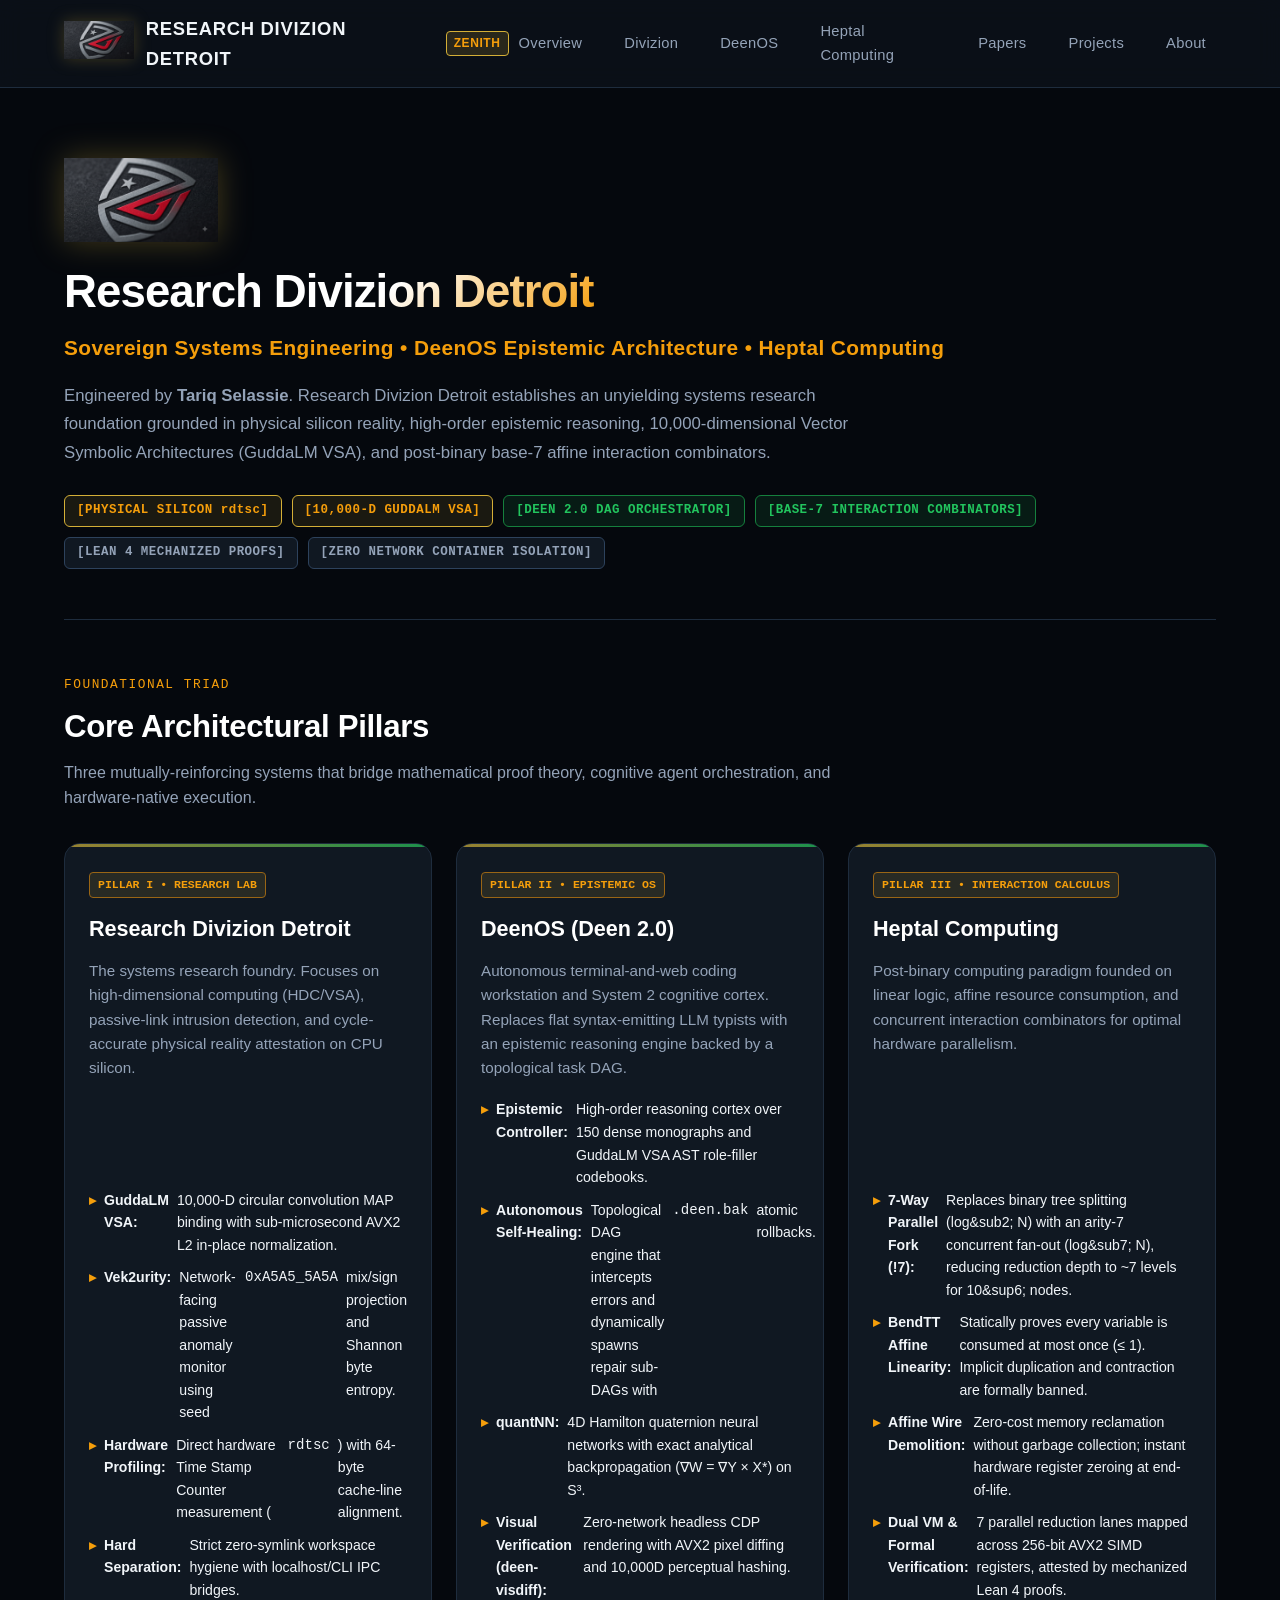
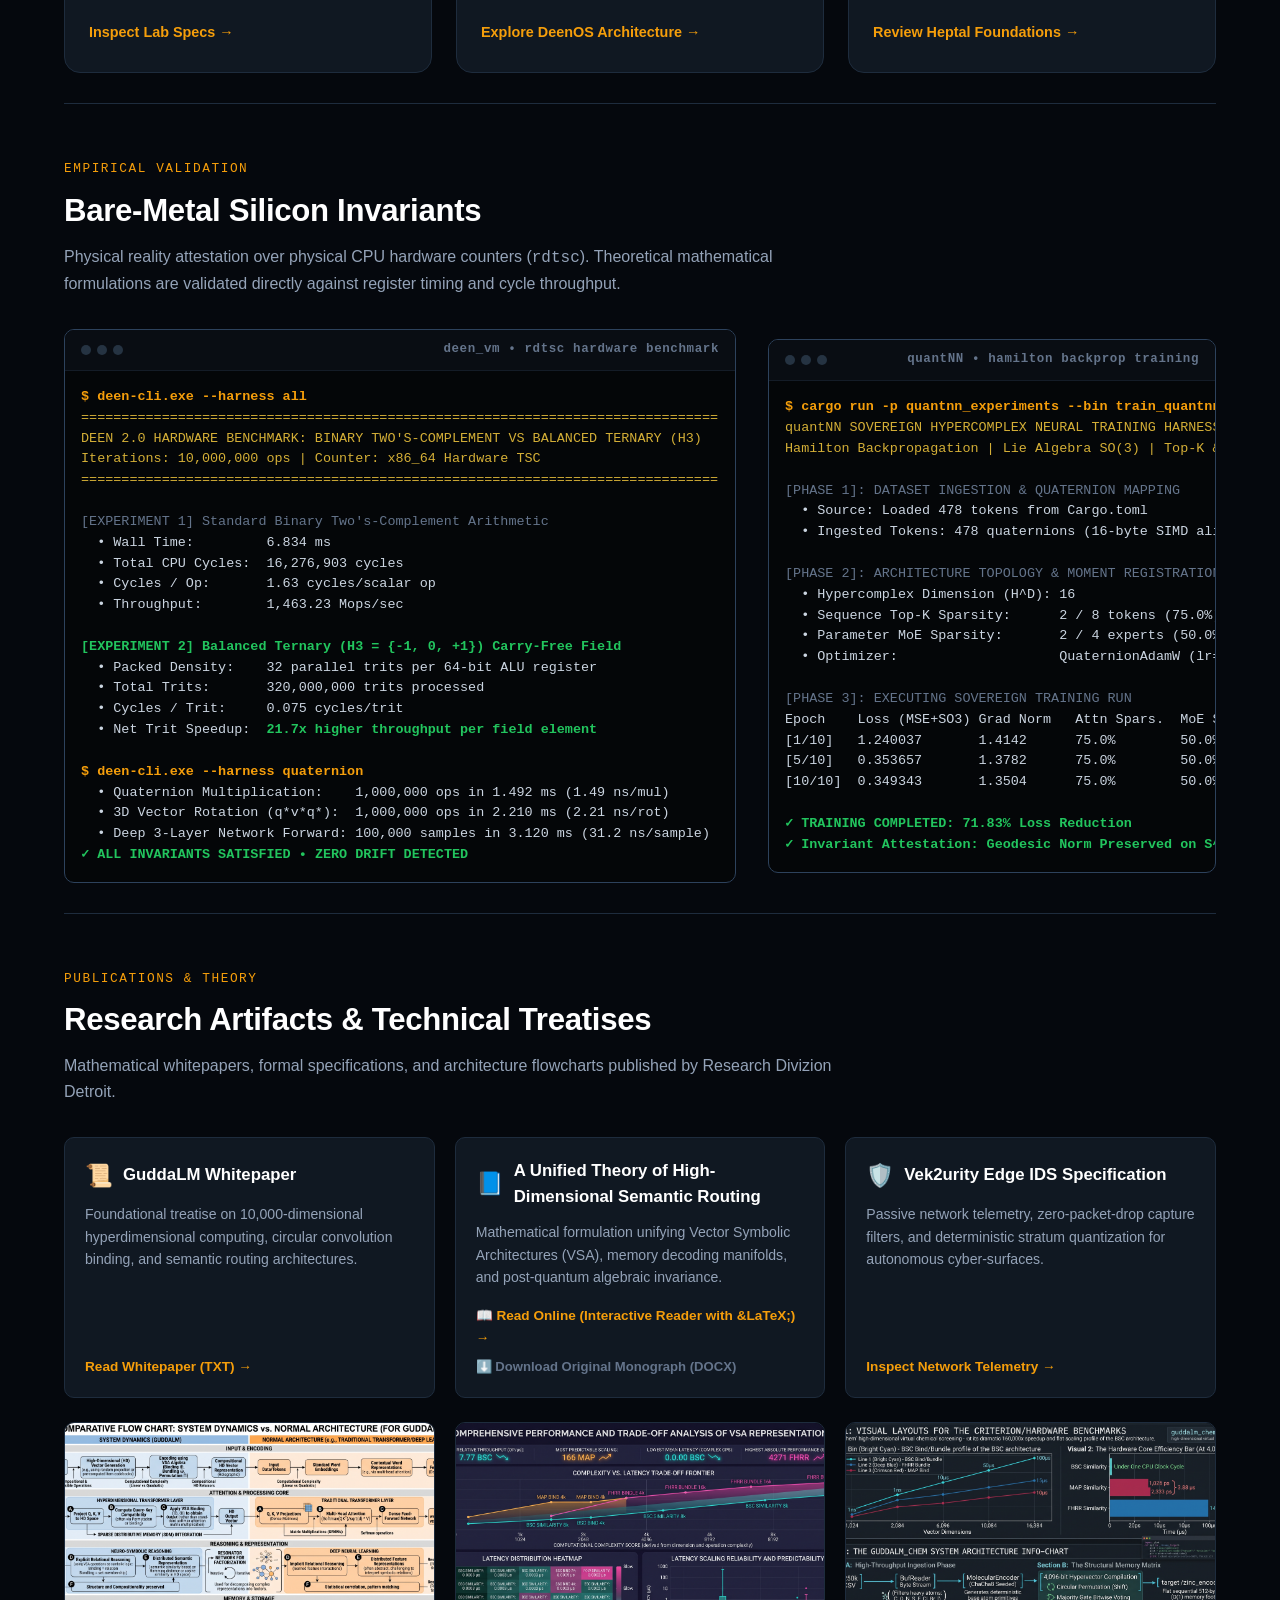
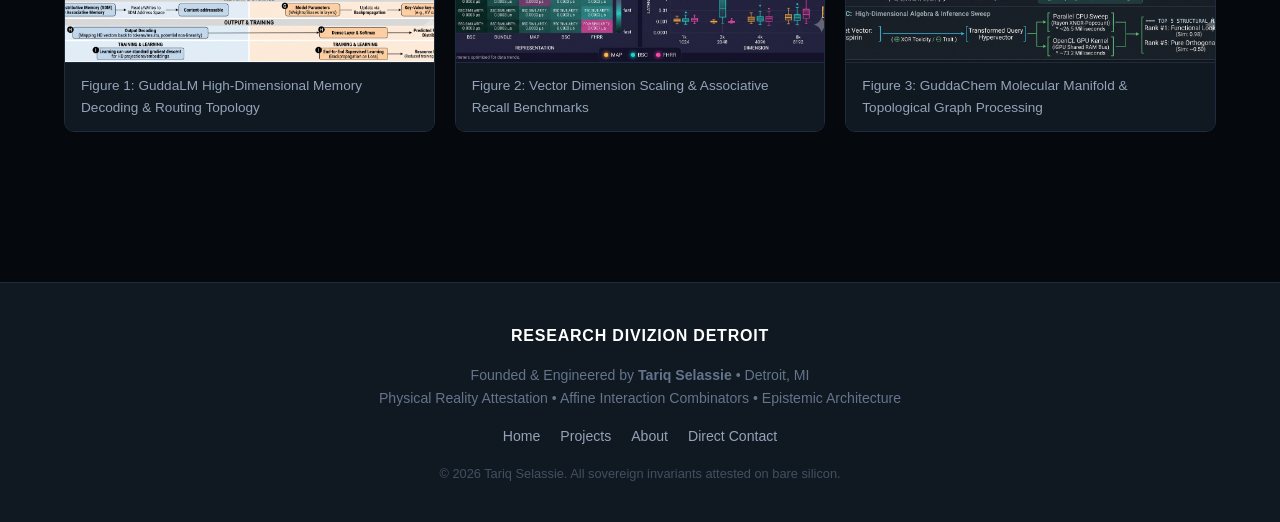
==== commit 80c4521f: "deploy: 5633b59f481a08df0f428bdce6f570d0e7df3a3d" ====
--- a/index.html
+++ b/index.html
@@ -23,7 +23,8 @@
                 <a href="https://tariqselassie-hub.github.io#zenith">Divizion</a>
                 <a href="https://tariqselassie-hub.github.io#deenos">DeenOS</a>
                 <a href="https://tariqselassie-hub.github.io#heptal">Heptal Computing</a>
-                <a href="https://tariqselassie-hub.github.io/projects">Projects &amp; Papers</a>
+                <a href="https://tariqselassie-hub.github.io/papers">Papers</a>
+                <a href="https://tariqselassie-hub.github.io/projects">Projects</a>
                 <a href="https://tariqselassie-hub.github.io/about">About</a>
             </nav>
         </div>
@@ -234,7 +235,14 @@
             <p class="artifact-desc">
                 Mathematical formulation unifying Vector Symbolic Architectures (VSA), memory decoding manifolds, and post-quantum algebraic invariance.
             </p>
-            <a href="https://tariqselassie-hub.github.io/A Unified Theory of High-Dimensional Semantic Routing and Memory Decoding.docx" class="artifact-link">Download Unified Theory (DOCX) &rarr;</a>
+            <div style="display: flex; flex-direction: column; gap: 8px;">
+                <a href="https://tariqselassie-hub.github.io/papers/unified-theory" class="artifact-link" style="color: var(--gold-bright); font-weight: 700;">
+                    📖 Read Online (Interactive Reader with &LaTeX;) &rarr;
+                </a>
+                <a href="https://tariqselassie-hub.github.io/A Unified Theory of High-Dimensional Semantic Routing and Memory Decoding.docx" class="artifact-link" style="color: var(--text-dim); font-size: 0.82rem;">
+                    ⬇️ Download Original Monograph (DOCX)
+                </a>
+            </div>
         </div>
 
         <div class="artifact-card">
